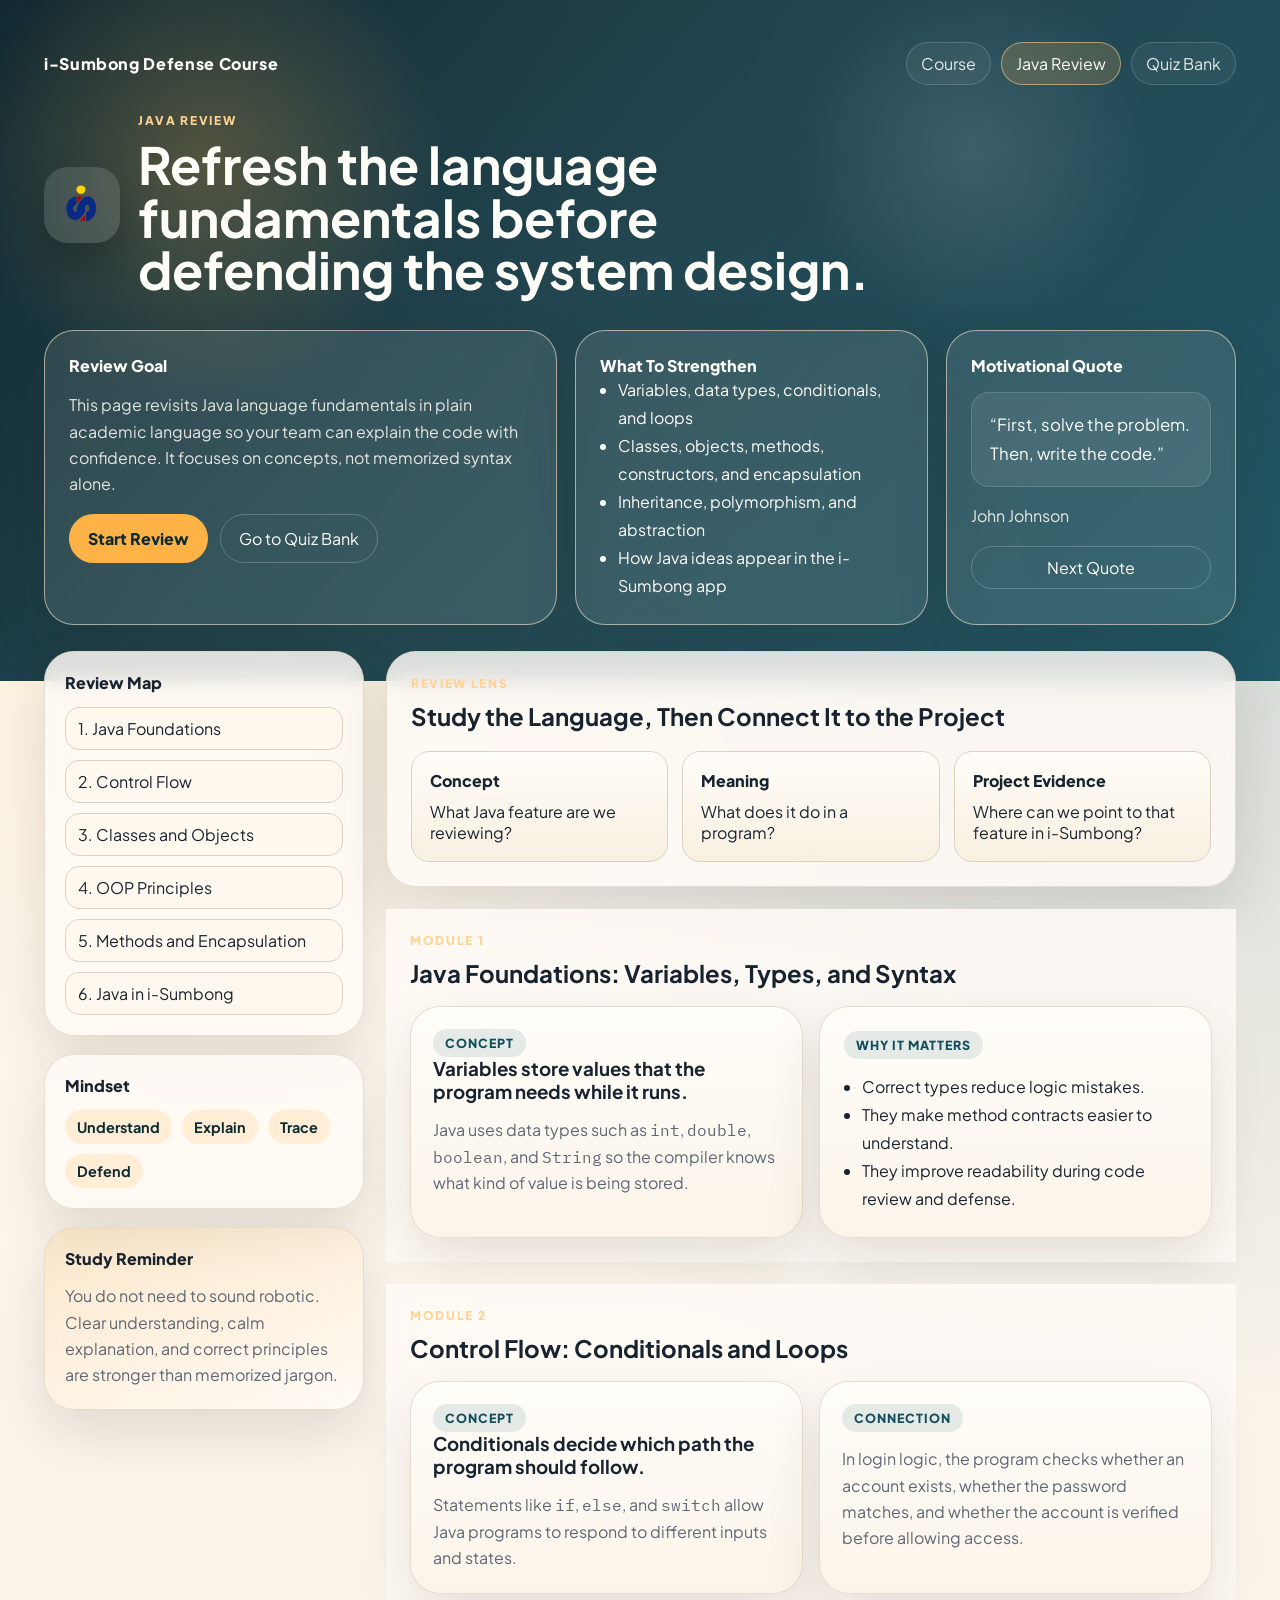
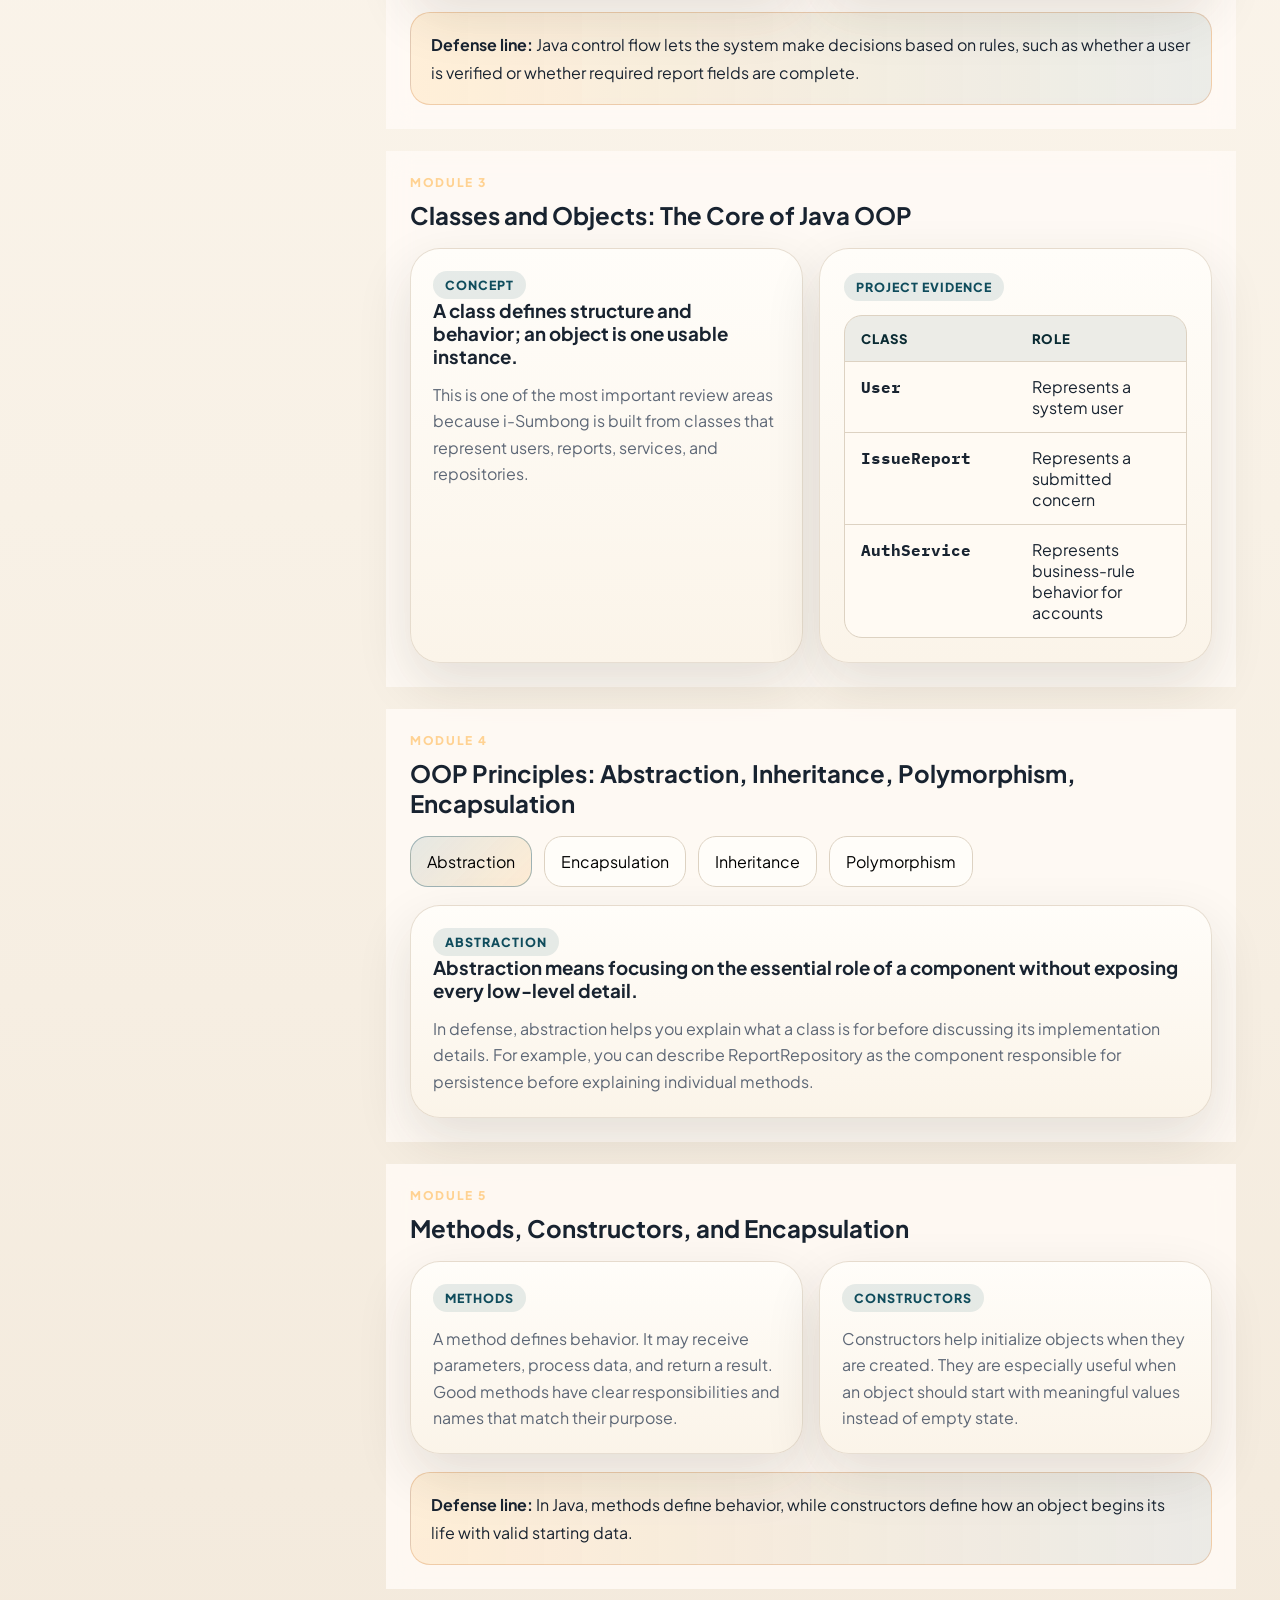
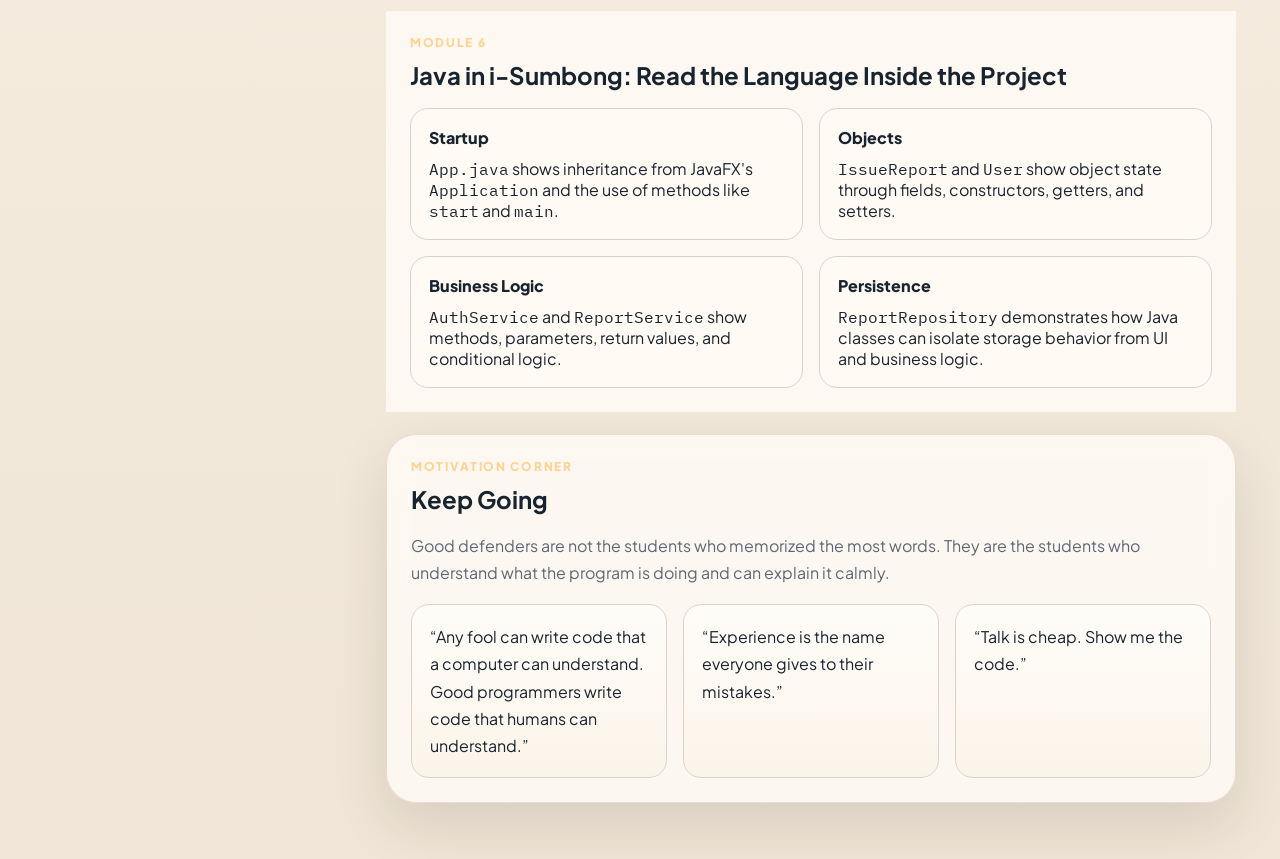
==== java-review.html @ fcad0973 "Add i-Sumbong course site and assets Introduce a new static learning site for the i-Sumbong Defense " ====
<!DOCTYPE html>
<html lang="en">
<head>
  <meta charset="UTF-8">
  <meta name="viewport" content="width=device-width, initial-scale=1.0">
  <title>Java Programming Review</title>
  <link rel="preconnect" href="https://fonts.googleapis.com">
  <link rel="preconnect" href="https://fonts.gstatic.com" crossorigin>
  <link href="https://fonts.googleapis.com/css2?family=Plus+Jakarta+Sans:wght@400;500;600;700;800&family=IBM+Plex+Mono:wght@400;500;600&display=swap" rel="stylesheet">
  <link rel="stylesheet" href="java-review.css">
</head>
<body>
  <div class="page-shell">
    <header class="hero">
      <div class="hero__mesh" aria-hidden="true"></div>
      <div class="hero__content">
        <nav class="top-nav" aria-label="Primary">
          <a class="top-nav__brand" href="index.html">i-Sumbong Defense Course</a>
          <div class="top-nav__links">
            <a class="top-nav__link" href="index.html">Course</a>
            <a class="top-nav__link is-active" href="java-review.html">Java Review</a>
            <a class="top-nav__link" href="quiz.html">Quiz Bank</a>
          </div>
        </nav>

        <div class="brand-row">
          <img class="brand-row__logo" src="logo.png" alt="i-Sumbong brand mark">
          <div>
            <p class="eyebrow">Java Review</p>
            <h1>Refresh the language fundamentals before defending the system design.</h1>
          </div>
        </div>

        <div class="hero__grid">
          <section class="hero-card hero-card--lead">
            <p class="hero-card__label">Review Goal</p>
            <p class="hero-card__copy">
              This page revisits Java language fundamentals in plain academic language so your team can
              explain the code with confidence. It focuses on concepts, not memorized syntax alone.
            </p>
            <div class="hero-actions">
              <a class="button button--primary" href="#review-modules">Start Review</a>
              <a class="button button--ghost" href="quiz.html">Go to Quiz Bank</a>
            </div>
          </section>

          <section class="hero-card">
            <p class="hero-card__label">What To Strengthen</p>
            <ul class="plain-list">
              <li>Variables, data types, conditionals, and loops</li>
              <li>Classes, objects, methods, constructors, and encapsulation</li>
              <li>Inheritance, polymorphism, and abstraction</li>
              <li>How Java ideas appear in the i-Sumbong app</li>
            </ul>
          </section>

          <section class="hero-card hero-card--quote">
            <p class="hero-card__label">Motivational Quote</p>
            <blockquote class="quote-box" id="quote-box">
              “First, solve the problem. Then, write the code.”
            </blockquote>
            <p class="hero-card__copy" id="quote-author">John Johnson</p>
            <button class="button button--ghost button--compact" id="next-quote" type="button">Next Quote</button>
          </section>
        </div>
      </div>
    </header>

    <div class="content-shell" id="review-modules">
      <aside class="sidebar">
        <div class="sidebar__panel">
          <p class="sidebar__title">Review Map</p>
          <nav class="checklist-nav">
            <a href="#module-1">1. Java Foundations</a>
            <a href="#module-2">2. Control Flow</a>
            <a href="#module-3">3. Classes and Objects</a>
            <a href="#module-4">4. OOP Principles</a>
            <a href="#module-5">5. Methods and Encapsulation</a>
            <a href="#module-6">6. Java in i-Sumbong</a>
          </nav>
        </div>

        <div class="sidebar__panel">
          <p class="sidebar__title">Mindset</p>
          <div class="stack-tags">
            <span>Understand</span>
            <span>Explain</span>
            <span>Trace</span>
            <span>Defend</span>
          </div>
        </div>

        <div class="sidebar__panel sidebar__panel--accent">
          <p class="sidebar__title">Study Reminder</p>
          <p class="sidebar__copy">
            You do not need to sound robotic. Clear understanding, calm explanation, and correct principles
            are stronger than memorized jargon.
          </p>
        </div>
      </aside>

      <main class="main-content">
        <section class="overview-card">
          <div>
            <p class="eyebrow">Review Lens</p>
            <h2>Study the Language, Then Connect It to the Project</h2>
          </div>
          <div class="architecture-grid">
            <article>
              <p class="architecture-grid__title">Concept</p>
              <p>What Java feature are we reviewing?</p>
            </article>
            <article>
              <p class="architecture-grid__title">Meaning</p>
              <p>What does it do in a program?</p>
            </article>
            <article>
              <p class="architecture-grid__title">Project Evidence</p>
              <p>Where can we point to that feature in i-Sumbong?</p>
            </article>
          </div>
        </section>

        <section class="module" id="module-1">
          <div class="module__header">
            <div>
              <p class="eyebrow">Module 1</p>
              <h2>Java Foundations: Variables, Types, and Syntax</h2>
            </div>
          </div>
          <div class="module__grid">
            <article class="lesson-card">
              <p class="lesson-tag">Concept</p>
              <h3>Variables store values that the program needs while it runs.</h3>
              <p class="plain-explain">
                Java uses data types such as <code>int</code>, <code>double</code>, <code>boolean</code>, and
                <code>String</code> so the compiler knows what kind of value is being stored.
              </p>
            </article>
            <article class="lesson-card lesson-card--case">
              <p class="lesson-tag">Why It Matters</p>
              <ul class="plain-list">
                <li>Correct types reduce logic mistakes.</li>
                <li>They make method contracts easier to understand.</li>
                <li>They improve readability during code review and defense.</li>
              </ul>
            </article>
          </div>
        </section>

        <section class="module" id="module-2">
          <div class="module__header">
            <div>
              <p class="eyebrow">Module 2</p>
              <h2>Control Flow: Conditionals and Loops</h2>
            </div>
          </div>
          <div class="module__grid">
            <article class="lesson-card">
              <p class="lesson-tag">Concept</p>
              <h3>Conditionals decide which path the program should follow.</h3>
              <p class="plain-explain">
                Statements like <code>if</code>, <code>else</code>, and <code>switch</code> allow Java programs
                to respond to different inputs and states.
              </p>
            </article>
            <article class="lesson-card">
              <p class="lesson-tag">Connection</p>
              <p class="plain-explain">
                In login logic, the program checks whether an account exists, whether the password matches,
                and whether the account is verified before allowing access.
              </p>
            </article>
          </div>
          <div class="memory-callout">
            <strong>Defense line:</strong> Java control flow lets the system make decisions based on rules, such as whether a user is verified or whether required report fields are complete.
          </div>
        </section>

        <section class="module" id="module-3">
          <div class="module__header">
            <div>
              <p class="eyebrow">Module 3</p>
              <h2>Classes and Objects: The Core of Java OOP</h2>
            </div>
          </div>
          <div class="module__grid">
            <article class="lesson-card">
              <p class="lesson-tag">Concept</p>
              <h3>A class defines structure and behavior; an object is one usable instance.</h3>
              <p class="plain-explain">
                This is one of the most important review areas because i-Sumbong is built from classes that
                represent users, reports, services, and repositories.
              </p>
            </article>
            <article class="lesson-card lesson-card--case">
              <p class="lesson-tag">Project Evidence</p>
              <div class="table-shell">
                <table class="course-table">
                  <thead>
                    <tr>
                      <th scope="col">Class</th>
                      <th scope="col">Role</th>
                    </tr>
                  </thead>
                  <tbody>
                    <tr>
                      <td><code>User</code></td>
                      <td>Represents a system user</td>
                    </tr>
                    <tr>
                      <td><code>IssueReport</code></td>
                      <td>Represents a submitted concern</td>
                    </tr>
                    <tr>
                      <td><code>AuthService</code></td>
                      <td>Represents business-rule behavior for accounts</td>
                    </tr>
                  </tbody>
                </table>
              </div>
            </article>
          </div>
        </section>

        <section class="module" id="module-4">
          <div class="module__header">
            <div>
              <p class="eyebrow">Module 4</p>
              <h2>OOP Principles: Abstraction, Inheritance, Polymorphism, Encapsulation</h2>
            </div>
          </div>
          <div class="topic-switcher" role="tablist" aria-label="OOP principle tabs">
            <button class="topic-button is-selected" data-topic="abstraction" type="button">Abstraction</button>
            <button class="topic-button" data-topic="encapsulation" type="button">Encapsulation</button>
            <button class="topic-button" data-topic="inheritance" type="button">Inheritance</button>
            <button class="topic-button" data-topic="polymorphism" type="button">Polymorphism</button>
          </div>
          <article class="lesson-card topic-output" id="topic-output">
            <p class="lesson-tag">Abstraction</p>
            <h3>Abstraction means focusing on the essential role of a component without exposing every low-level detail.</h3>
            <p class="plain-explain">
              In defense, abstraction helps you explain what a class is for before discussing its implementation details.
            </p>
          </article>
        </section>

        <section class="module" id="module-5">
          <div class="module__header">
            <div>
              <p class="eyebrow">Module 5</p>
              <h2>Methods, Constructors, and Encapsulation</h2>
            </div>
          </div>
          <div class="module__grid">
            <article class="lesson-card">
              <p class="lesson-tag">Methods</p>
              <p class="plain-explain">
                A method defines behavior. It may receive parameters, process data, and return a result.
                Good methods have clear responsibilities and names that match their purpose.
              </p>
            </article>
            <article class="lesson-card">
              <p class="lesson-tag">Constructors</p>
              <p class="plain-explain">
                Constructors help initialize objects when they are created. They are especially useful when an object
                should start with meaningful values instead of empty state.
              </p>
            </article>
          </div>
          <div class="memory-callout">
            <strong>Defense line:</strong> In Java, methods define behavior, while constructors define how an object begins its life with valid starting data.
          </div>
        </section>

        <section class="module" id="module-6">
          <div class="module__header">
            <div>
              <p class="eyebrow">Module 6</p>
              <h2>Java in i-Sumbong: Read the Language Inside the Project</h2>
            </div>
          </div>
          <div class="analysis-panel">
            <div>
              <p class="mini-title">Startup</p>
              <p><code>App.java</code> shows inheritance from JavaFX's <code>Application</code> and the use of methods like <code>start</code> and <code>main</code>.</p>
            </div>
            <div>
              <p class="mini-title">Objects</p>
              <p><code>IssueReport</code> and <code>User</code> show object state through fields, constructors, getters, and setters.</p>
            </div>
            <div>
              <p class="mini-title">Business Logic</p>
              <p><code>AuthService</code> and <code>ReportService</code> show methods, parameters, return values, and conditional logic.</p>
            </div>
            <div>
              <p class="mini-title">Persistence</p>
              <p><code>ReportRepository</code> demonstrates how Java classes can isolate storage behavior from UI and business logic.</p>
            </div>
          </div>
        </section>

        <section class="quote-section">
          <article class="quote-panel">
            <p class="eyebrow">Motivation Corner</p>
            <h2>Keep Going</h2>
            <p class="quote-panel__copy">
              Good defenders are not the students who memorized the most words. They are the students who understand what the program is doing and can explain it calmly.
            </p>
            <div class="quote-grid">
              <blockquote>“Any fool can write code that a computer can understand. Good programmers write code that humans can understand.”</blockquote>
              <blockquote>“Experience is the name everyone gives to their mistakes.”</blockquote>
              <blockquote>“Talk is cheap. Show me the code.”</blockquote>
            </div>
          </article>
        </section>
      </main>
    </div>
  </div>

  <script src="java-review.js"></script>
</body>
</html>
---- java-review.css ----
:root {
  --bg: #f7f2ea;
  --surface: rgba(255, 251, 246, 0.88);
  --surface-strong: #fffdf9;
  --text: #182330;
  --muted: #5d6776;
  --line: #ddd2c2;
  --primary: #0f4c5c;
  --primary-deep: #0a2b33;
  --accent: #ffb347;
  --accent-soft: rgba(255, 179, 71, 0.18);
  --success: #237a57;
  --danger: #b14b43;
  --shadow: 0 22px 55px rgba(40, 30, 17, 0.12);
  --radius-xl: 30px;
  --radius-lg: 22px;
  --radius-md: 16px;
}

*,
*::before,
*::after {
  box-sizing: border-box;
}

html {
  scroll-behavior: smooth;
}

body {
  margin: 0;
  font-family: "Plus Jakarta Sans", "Segoe UI", sans-serif;
  color: var(--text);
  background:
    radial-gradient(circle at top left, rgba(255, 179, 71, 0.2), transparent 26%),
    radial-gradient(circle at 90% 14%, rgba(15, 76, 92, 0.18), transparent 24%),
    linear-gradient(180deg, #fffaf3 0%, #f8f1e6 52%, #f0e5d6 100%);
}

h1,
h2,
h3,
h4,
p,
ul,
ol,
blockquote,
table {
  margin: 0;
}

img {
  display: block;
  max-width: 100%;
}

button,
a {
  font: inherit;
}

code {
  font-family: "IBM Plex Mono", Consolas, monospace;
}

.page-shell {
  min-height: 100vh;
}

.hero {
  position: relative;
  overflow: hidden;
  background: linear-gradient(135deg, rgba(13, 37, 45, 0.98), rgba(18, 76, 92, 0.92));
  color: #fffdf8;
}

.hero__mesh {
  position: absolute;
  inset: 0;
  background:
    radial-gradient(circle at 16% 24%, rgba(255, 179, 71, 0.25), transparent 20%),
    radial-gradient(circle at 76% 22%, rgba(255, 255, 255, 0.12), transparent 16%),
    linear-gradient(120deg, transparent 0%, rgba(255, 255, 255, 0.04) 48%, transparent 100%);
}

.hero__content {
  position: relative;
  max-width: 1240px;
  margin: 0 auto;
  padding: 42px 24px 56px;
}

.top-nav {
  display: flex;
  align-items: center;
  justify-content: space-between;
  gap: 18px;
  margin-bottom: 28px;
}

.top-nav__brand {
  color: #fffdf8;
  text-decoration: none;
  font-weight: 800;
  letter-spacing: 0.04em;
}

.top-nav__links {
  display: flex;
  flex-wrap: wrap;
  gap: 10px;
}

.top-nav__link {
  padding: 10px 14px;
  border-radius: 999px;
  border: 1px solid rgba(255, 255, 255, 0.16);
  color: rgba(255, 253, 248, 0.88);
  text-decoration: none;
  background: rgba(255, 255, 255, 0.05);
  transition: background 160ms ease, border-color 160ms ease, transform 160ms ease;
}

.top-nav__link:hover {
  transform: translateY(-2px);
  background: rgba(255, 255, 255, 0.1);
}

.top-nav__link.is-active {
  background: rgba(255, 179, 71, 0.18);
  border-color: rgba(255, 210, 146, 0.55);
  color: #fffdf8;
}

.brand-row {
  display: flex;
  align-items: center;
  gap: 18px;
}

.brand-row__logo {
  width: 76px;
  height: 76px;
  border-radius: 24px;
  background: rgba(255, 255, 255, 0.12);
  padding: 10px;
  box-shadow: 0 20px 38px rgba(0, 0, 0, 0.22);
}

.eyebrow {
  margin-bottom: 10px;
  color: #ffd292;
  text-transform: uppercase;
  letter-spacing: 0.14em;
  font-size: 0.75rem;
  font-weight: 800;
}

.hero h1,
.main-content h2,
.lesson-card h3 {
  margin: 0;
}

.hero h1 {
  max-width: 780px;
  font-size: clamp(2.2rem, 4vw, 4.3rem);
  line-height: 1.03;
}

.hero__grid {
  display: grid;
  grid-template-columns: 1.45fr 1fr 0.82fr;
  gap: 18px;
  margin-top: 34px;
}

.hero-card,
.overview-card,
.lesson-card,
.sidebar__panel,
.quote-panel {
  border: 1px solid rgba(221, 210, 194, 0.7);
  border-radius: var(--radius-xl);
  box-shadow: var(--shadow);
}

.hero-card {
  padding: 24px;
  background: rgba(255, 248, 239, 0.1);
  backdrop-filter: blur(10px);
}

.hero-card > * + * {
  margin-top: 16px;
}

.hero-card--quote {
  display: grid;
  align-content: start;
}

.hero-card__label,
.sidebar__title,
.mini-title,
.architecture-grid__title {
  font-weight: 800;
}

.hero-card__copy {
  color: rgba(255, 250, 244, 0.88);
  line-height: 1.65;
}

.quote-box {
  padding: 18px;
  border-radius: 18px;
  background: rgba(255, 255, 255, 0.08);
  border: 1px solid rgba(255, 255, 255, 0.14);
  font-size: 1.05rem;
  line-height: 1.7;
}

.hero-actions {
  display: flex;
  gap: 12px;
  flex-wrap: wrap;
}

.button {
  display: inline-flex;
  align-items: center;
  justify-content: center;
  padding: 13px 18px;
  border-radius: 999px;
  border: 1px solid transparent;
  cursor: pointer;
  text-decoration: none;
  transition: transform 160ms ease, background 160ms ease, color 160ms ease;
}

.button:hover,
.topic-button:hover {
  transform: translateY(-2px);
}

.button--primary {
  background: var(--accent);
  color: var(--primary-deep);
  font-weight: 800;
}

.button--ghost {
  background: transparent;
  border-color: rgba(255, 255, 255, 0.22);
  color: #fffdf8;
}

.button--compact {
  padding: 10px 14px;
}

.plain-list {
  margin: 0;
  padding-left: 18px;
  line-height: 1.75;
}

.content-shell {
  display: grid;
  grid-template-columns: 320px minmax(0, 1fr);
  gap: 22px;
  max-width: 1240px;
  margin: -30px auto 0;
  padding: 0 24px 56px;
}

.sidebar {
  position: sticky;
  top: 18px;
  align-self: start;
}

.sidebar__panel {
  padding: 20px;
  background: rgba(255, 251, 246, 0.85);
  backdrop-filter: blur(10px);
}

.sidebar__panel + .sidebar__panel {
  margin-top: 18px;
}

.sidebar__panel > * + * {
  margin-top: 14px;
}

.sidebar__panel--accent {
  background: linear-gradient(160deg, rgba(255, 179, 71, 0.2), rgba(255, 251, 246, 0.9));
}

.sidebar__copy {
  color: var(--muted);
  line-height: 1.65;
}

.checklist-nav {
  display: grid;
  gap: 10px;
}

.checklist-nav a {
  color: var(--text);
  text-decoration: none;
  padding: 10px 12px;
  border-radius: 14px;
  background: #fff8ef;
  border: 1px solid var(--line);
}

.checklist-nav a:hover {
  background: #fff2dc;
}

.stack-tags {
  display: flex;
  flex-wrap: wrap;
  gap: 10px;
}

.stack-tags span {
  padding: 8px 12px;
  border-radius: 999px;
  background: var(--accent-soft);
  color: var(--primary-deep);
  font-weight: 700;
  font-size: 0.9rem;
}

.main-content {
  display: grid;
  gap: 22px;
}

.overview-card,
.module,
.quote-panel {
  padding: 24px;
  background: rgba(255, 251, 246, 0.84);
  backdrop-filter: blur(12px);
}

.overview-card > * + *,
.module > * + *,
.quote-panel > * + * {
  margin-top: 18px;
}

.architecture-grid {
  display: grid;
  grid-template-columns: repeat(3, minmax(0, 1fr));
  gap: 14px;
  margin-top: 20px;
}

.architecture-grid article {
  padding: 18px;
  border-radius: 18px;
  background: linear-gradient(180deg, #fffdf9, #f8efe0);
  border: 1px solid var(--line);
}

.architecture-grid article > * + * {
  margin-top: 10px;
}

.module__header {
  display: flex;
  justify-content: space-between;
  gap: 18px;
  align-items: flex-start;
}

.module__grid {
  display: grid;
  grid-template-columns: repeat(2, minmax(0, 1fr));
  gap: 16px;
}

.lesson-card {
  padding: 22px;
  background: linear-gradient(180deg, #fffdf9, #fbf4e9);
}

.lesson-card > * + * {
  margin-top: 14px;
}

.lesson-card--case {
  padding: 24px;
}

.lesson-tag {
  display: inline-flex;
  padding: 6px 12px;
  border-radius: 999px;
  background: rgba(15, 76, 92, 0.1);
  color: var(--primary);
  font-size: 0.78rem;
  font-weight: 800;
  letter-spacing: 0.08em;
  text-transform: uppercase;
}

.plain-explain {
  color: var(--muted);
  line-height: 1.65;
}

.memory-callout {
  padding: 18px 20px;
  border-radius: 20px;
  background: linear-gradient(90deg, rgba(255, 179, 71, 0.16), rgba(15, 76, 92, 0.08));
  border: 1px solid rgba(201, 107, 34, 0.26);
  line-height: 1.7;
}

.table-shell {
  overflow-x: auto;
  border: 1px solid var(--line);
  border-radius: 18px;
  background: #fffaf3;
}

.course-table {
  width: 100%;
  border-collapse: collapse;
  table-layout: fixed;
}

.course-table th,
.course-table td {
  padding: 14px 16px;
  text-align: left;
  vertical-align: top;
  border-bottom: 1px solid var(--line);
}

.course-table th {
  background: rgba(15, 76, 92, 0.08);
  color: var(--primary-deep);
  font-size: 0.82rem;
  font-weight: 800;
  letter-spacing: 0.06em;
  text-transform: uppercase;
}

.course-table tbody tr:last-child td {
  border-bottom: 0;
}

.course-table td:first-child {
  width: 38%;
  font-weight: 700;
}

.topic-switcher {
  display: flex;
  flex-wrap: wrap;
  gap: 12px;
}

.topic-button {
  padding: 14px 16px;
  border-radius: 18px;
  border: 1px solid var(--line);
  background: #fffdf9;
  cursor: pointer;
  transition: transform 160ms ease, background 160ms ease, border-color 160ms ease;
}

.topic-button.is-selected {
  background: linear-gradient(135deg, rgba(15, 76, 92, 0.1), rgba(255, 179, 71, 0.18));
  border-color: rgba(15, 76, 92, 0.35);
}

.analysis-panel {
  display: grid;
  grid-template-columns: repeat(2, minmax(0, 1fr));
  gap: 16px;
}

.analysis-panel > div {
  padding: 18px;
  border-radius: 18px;
  background: #fffaf3;
  border: 1px solid var(--line);
}

.analysis-panel > div > * + * {
  margin-top: 10px;
}

.quote-grid {
  display: grid;
  grid-template-columns: repeat(3, minmax(0, 1fr));
  gap: 16px;
}

.quote-grid blockquote {
  padding: 18px;
  border-radius: 18px;
  background: linear-gradient(180deg, #fffdf9, #fbf4e9);
  border: 1px solid var(--line);
  line-height: 1.7;
}

.quote-panel__copy {
  color: var(--muted);
  line-height: 1.7;
}

@media (max-width: 1080px) {
  .hero__grid,
  .content-shell,
  .architecture-grid,
  .module__grid,
  .analysis-panel,
  .quote-grid {
    grid-template-columns: 1fr;
  }

  .sidebar {
    position: static;
  }
}

@media (max-width: 720px) {
  .hero__content,
  .content-shell {
    padding-left: 16px;
    padding-right: 16px;
  }

  .top-nav,
  .hero-actions,
  .brand-row {
    flex-direction: column;
    align-items: flex-start;
  }

  .course-table {
    table-layout: auto;
  }
}
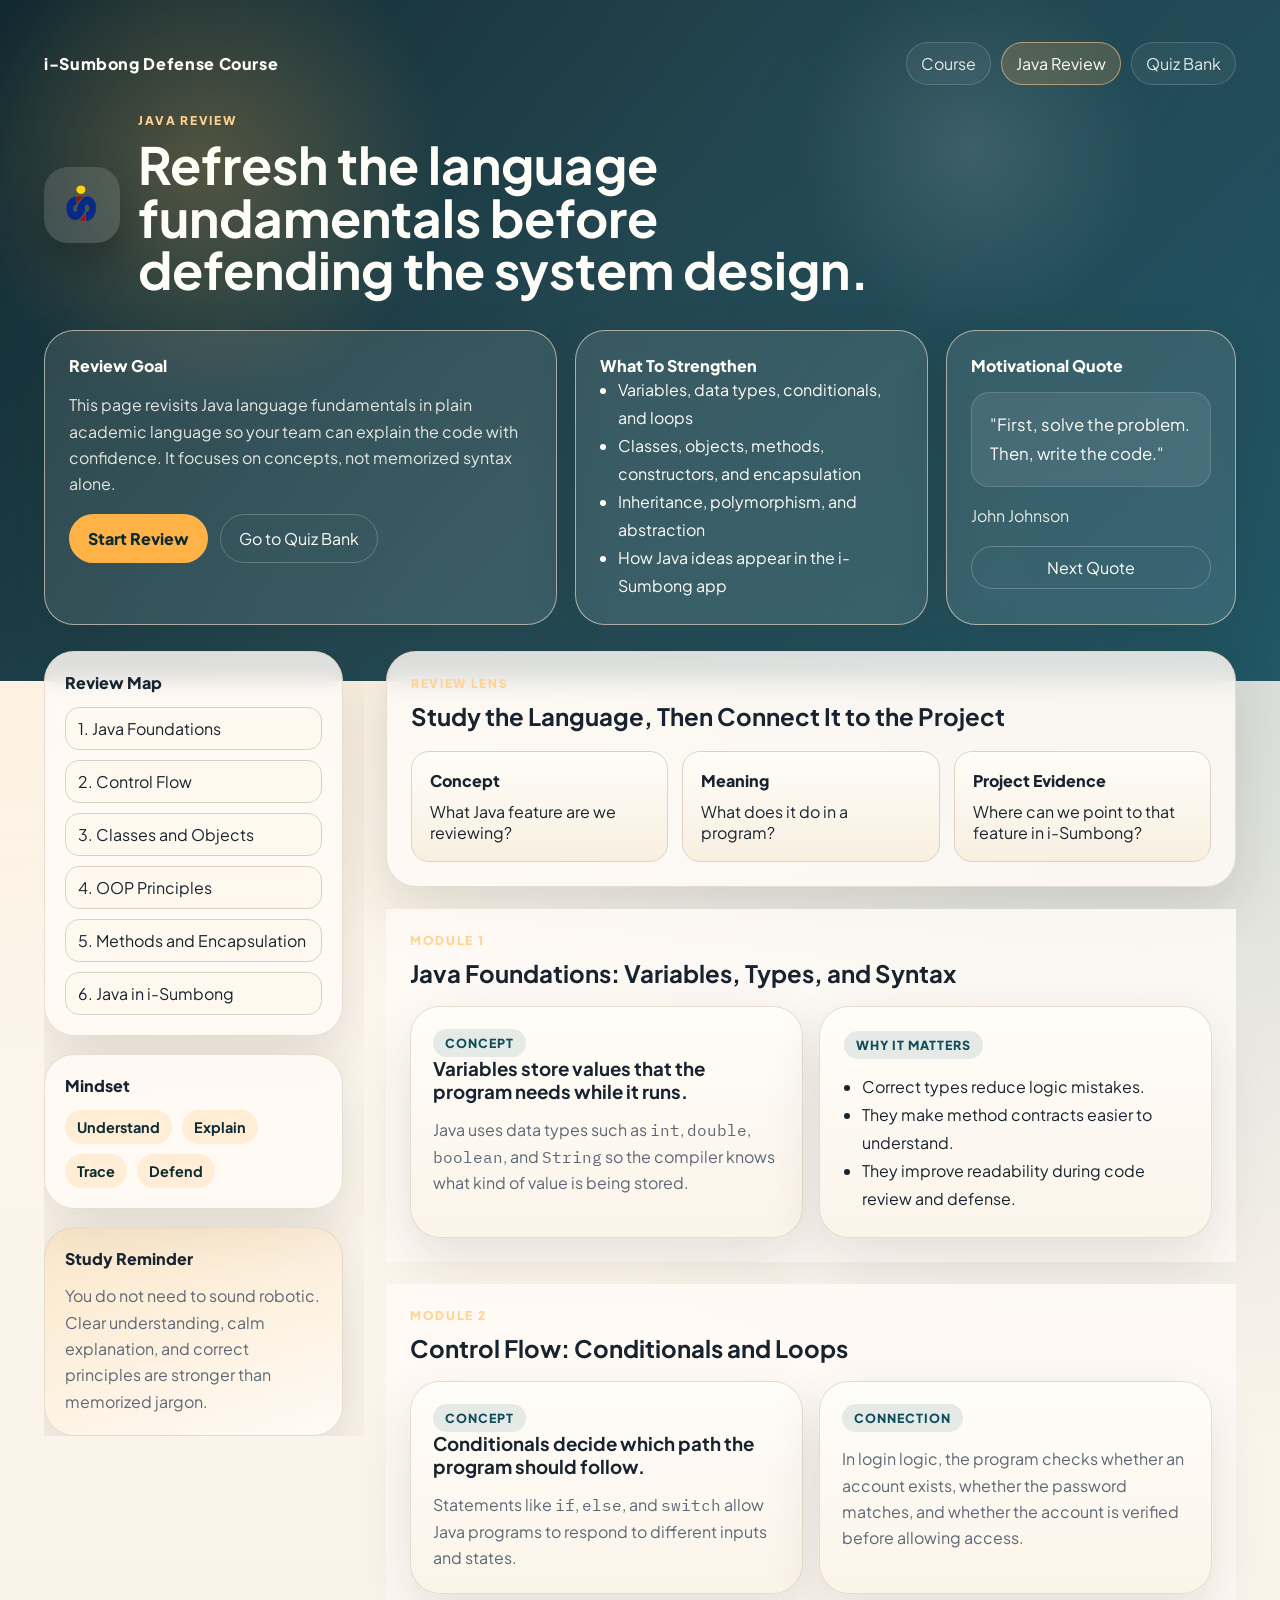
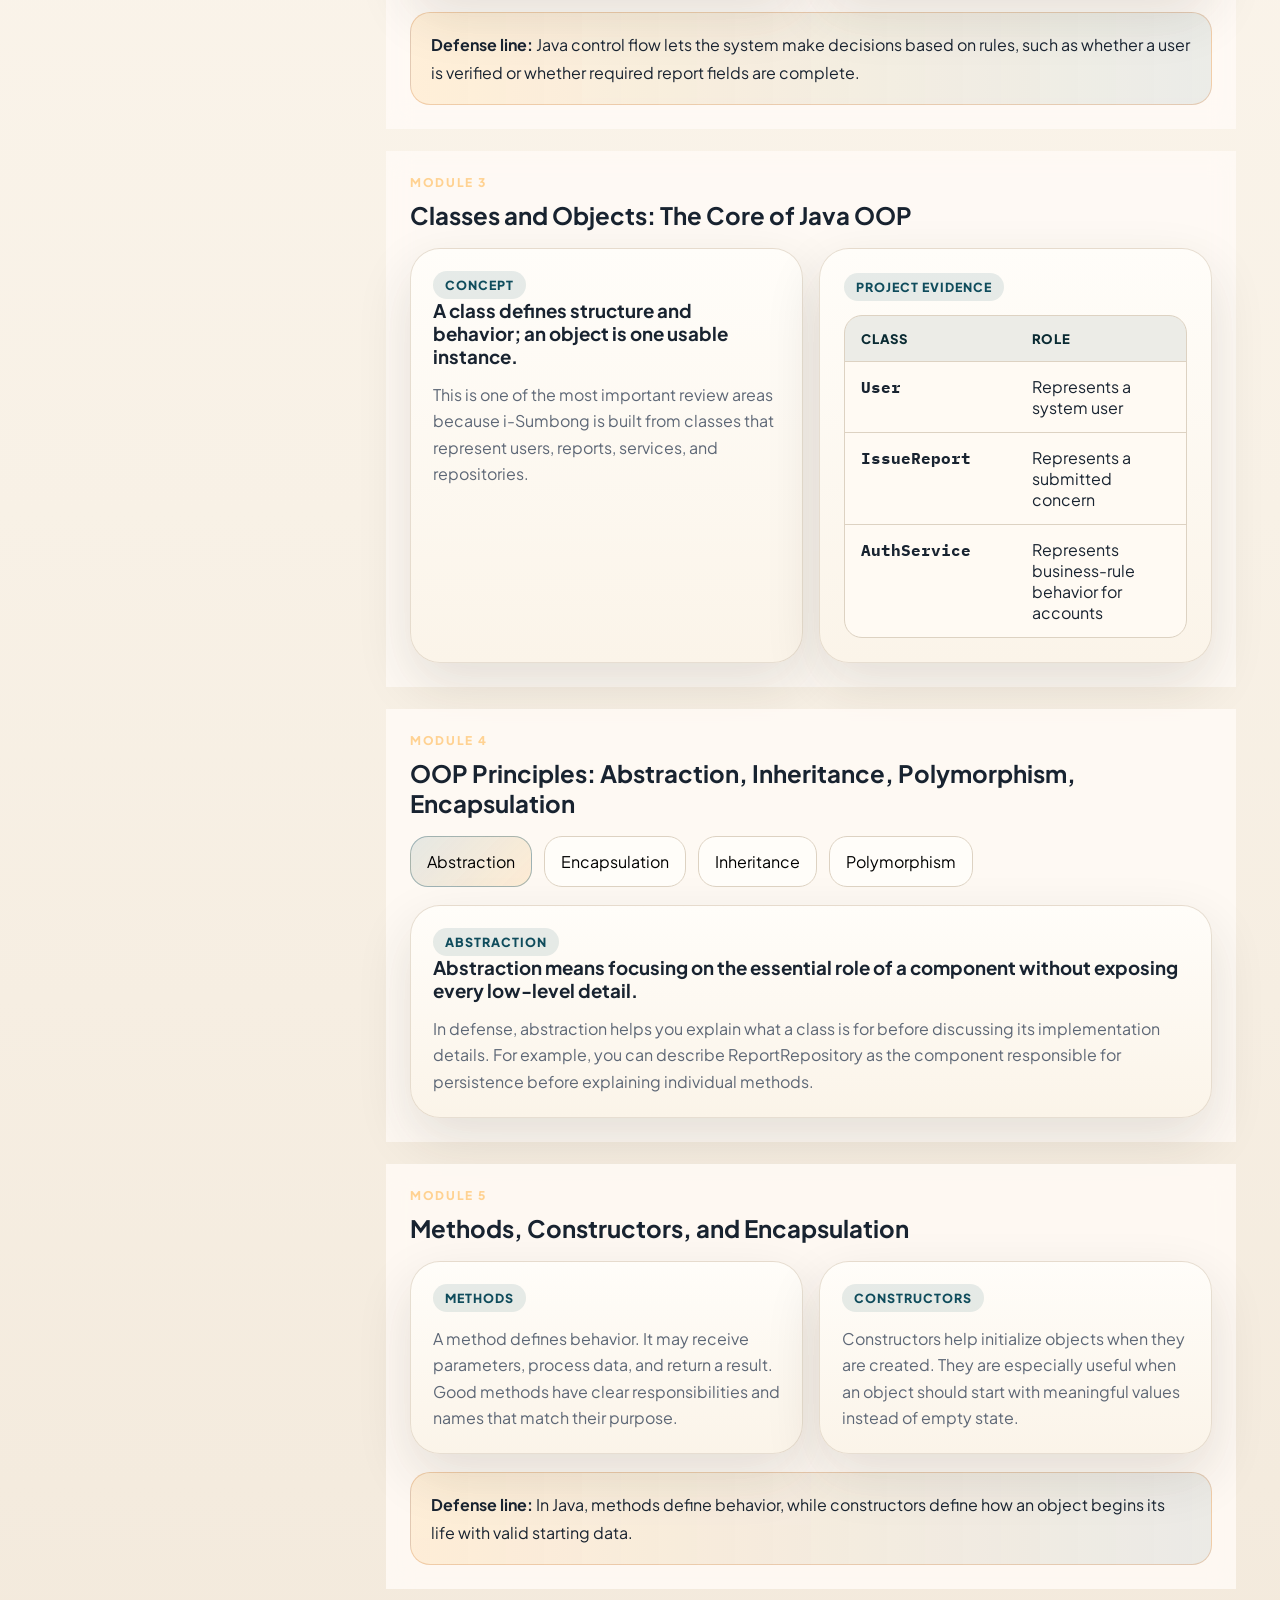
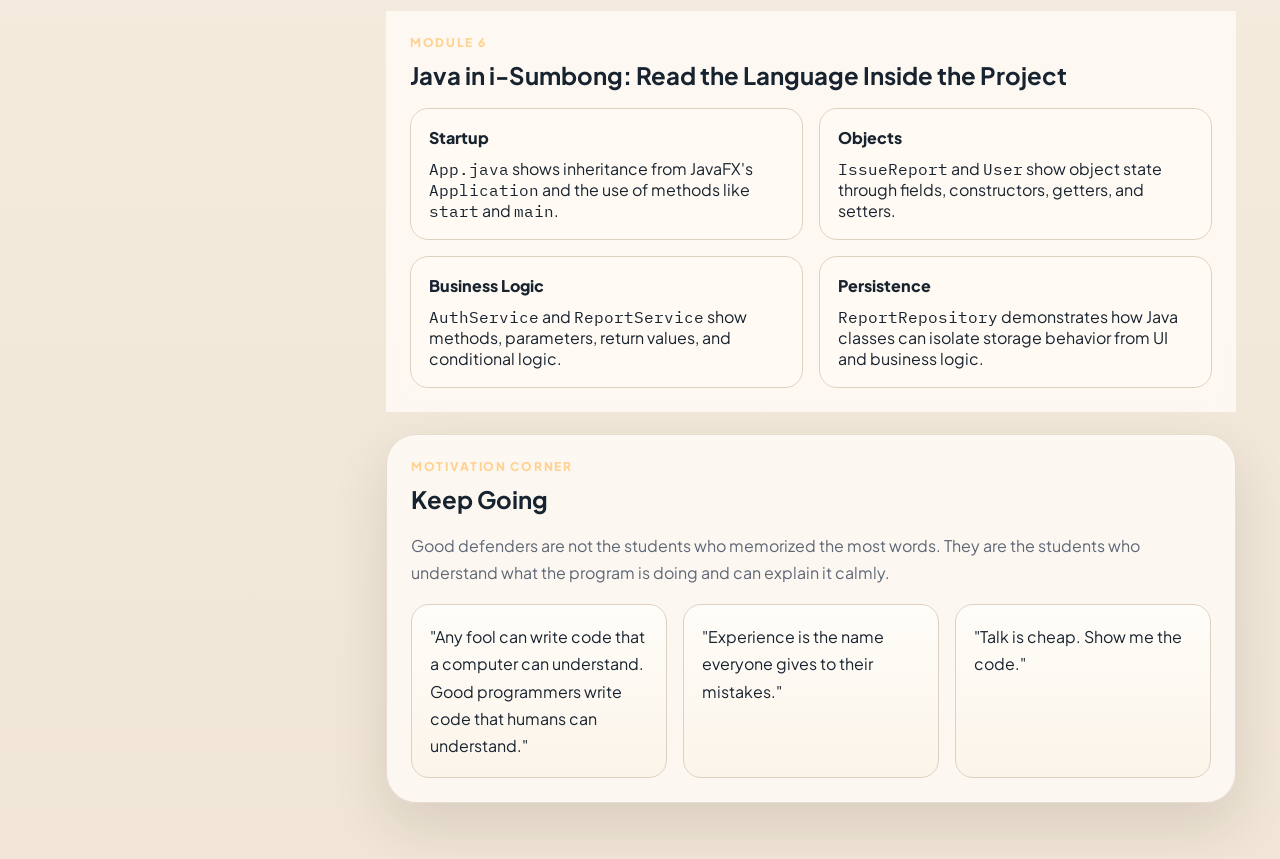
==== commit d4c69a6a: "Continue tomorrow April 14" ====
--- a/java-review.html
+++ b/java-review.html
@@ -57,7 +57,7 @@
           <section class="hero-card hero-card--quote">
             <p class="hero-card__label">Motivational Quote</p>
             <blockquote class="quote-box" id="quote-box">
-              “First, solve the problem. Then, write the code.”
+              "First, solve the problem. Then, write the code."
             </blockquote>
             <p class="hero-card__copy" id="quote-author">John Johnson</p>
             <button class="button button--ghost button--compact" id="next-quote" type="button">Next Quote</button>
@@ -308,9 +308,9 @@
               Good defenders are not the students who memorized the most words. They are the students who understand what the program is doing and can explain it calmly.
             </p>
             <div class="quote-grid">
-              <blockquote>“Any fool can write code that a computer can understand. Good programmers write code that humans can understand.”</blockquote>
-              <blockquote>“Experience is the name everyone gives to their mistakes.”</blockquote>
-              <blockquote>“Talk is cheap. Show me the code.”</blockquote>
+              <blockquote>"Any fool can write code that a computer can understand. Good programmers write code that humans can understand."</blockquote>
+              <blockquote>"Experience is the name everyone gives to their mistakes."</blockquote>
+              <blockquote>"Talk is cheap. Show me the code."</blockquote>
             </div>
           </article>
         </section>
--- a/java-review.css
+++ b/java-review.css
@@ -279,6 +279,10 @@
   position: sticky;
   top: 18px;
   align-self: start;
+  max-height: calc(100vh - 36px);
+  overflow-y: auto;
+  padding-right: 6px;
+  scrollbar-gutter: stable;
 }
 
 .sidebar__panel {
@@ -316,6 +320,7 @@
   border-radius: 14px;
   background: #fff8ef;
   border: 1px solid var(--line);
+  overflow-wrap: anywhere;
 }
 
 .checklist-nav a:hover {
@@ -335,6 +340,7 @@
   color: var(--primary-deep);
   font-weight: 700;
   font-size: 0.9rem;
+  overflow-wrap: anywhere;
 }
 
 .main-content {
@@ -532,6 +538,9 @@
 
   .sidebar {
     position: static;
+    max-height: none;
+    overflow: visible;
+    padding-right: 0;
   }
 }
 
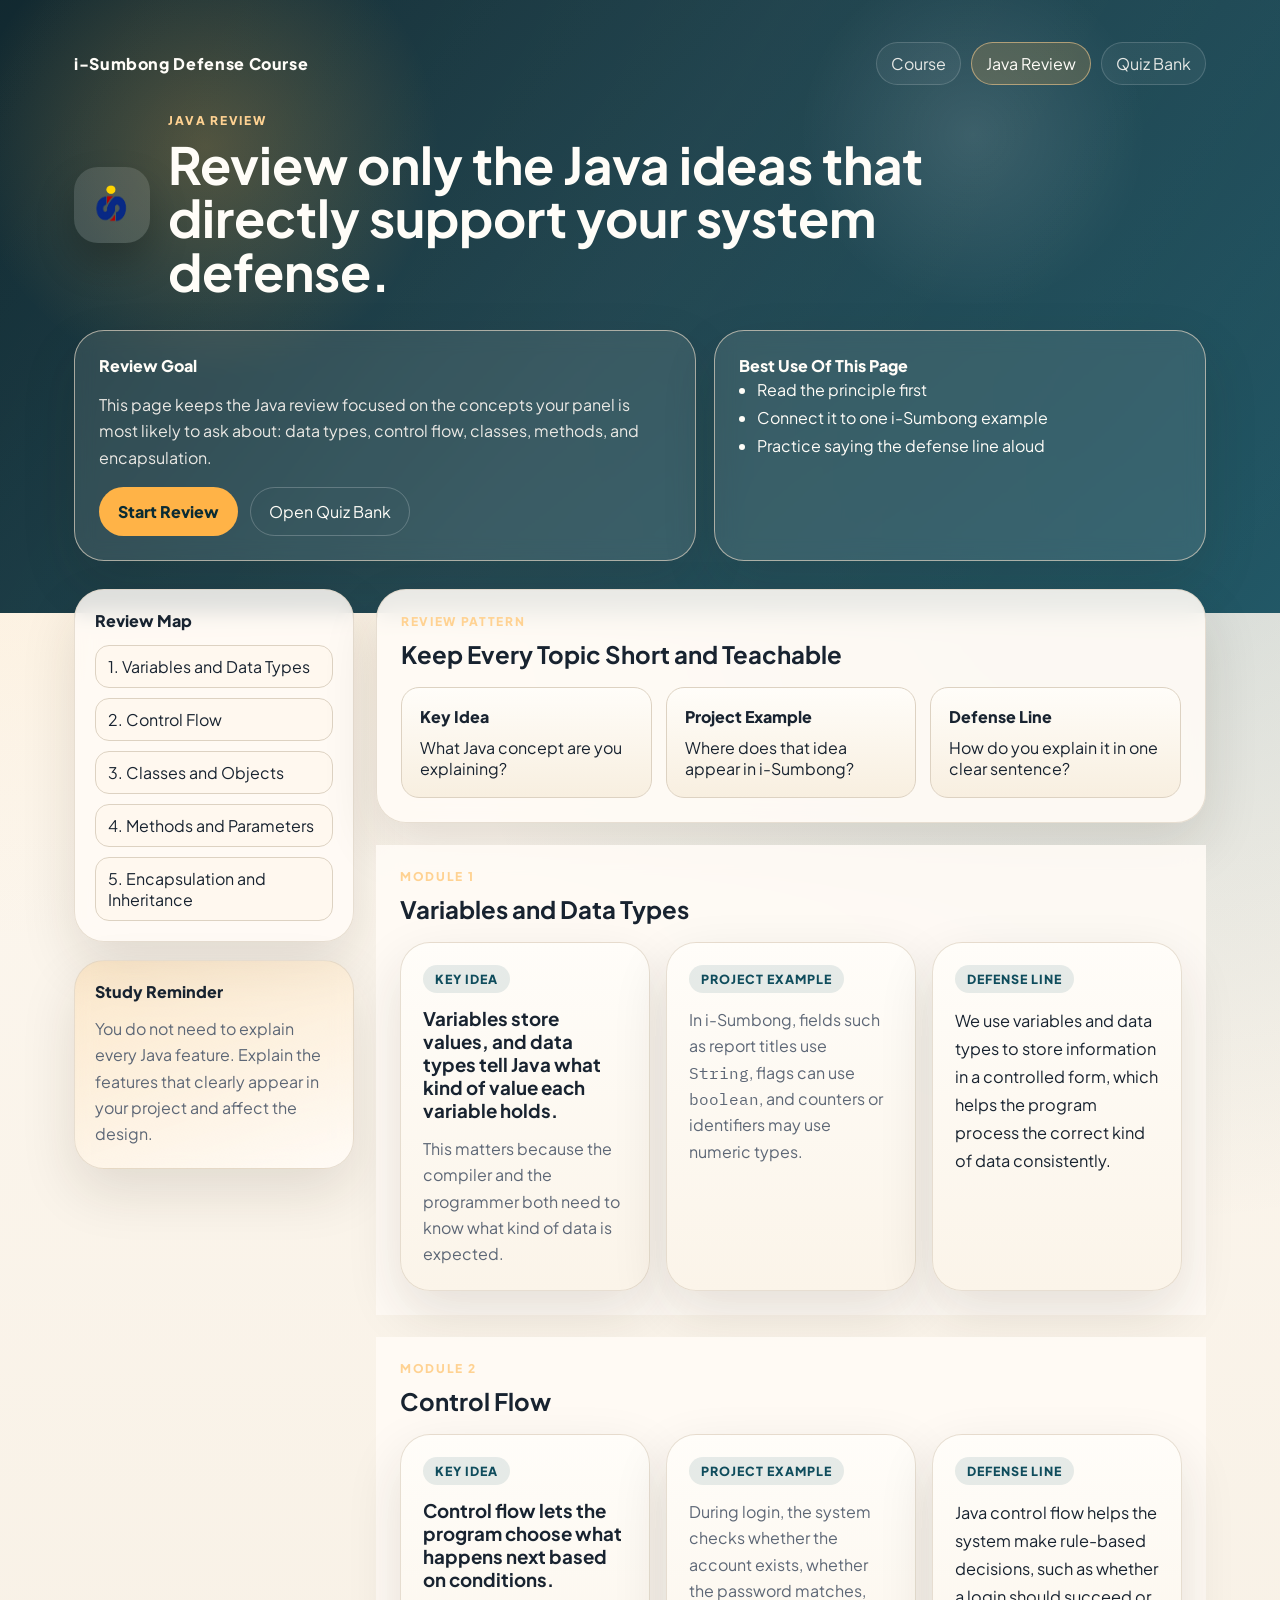
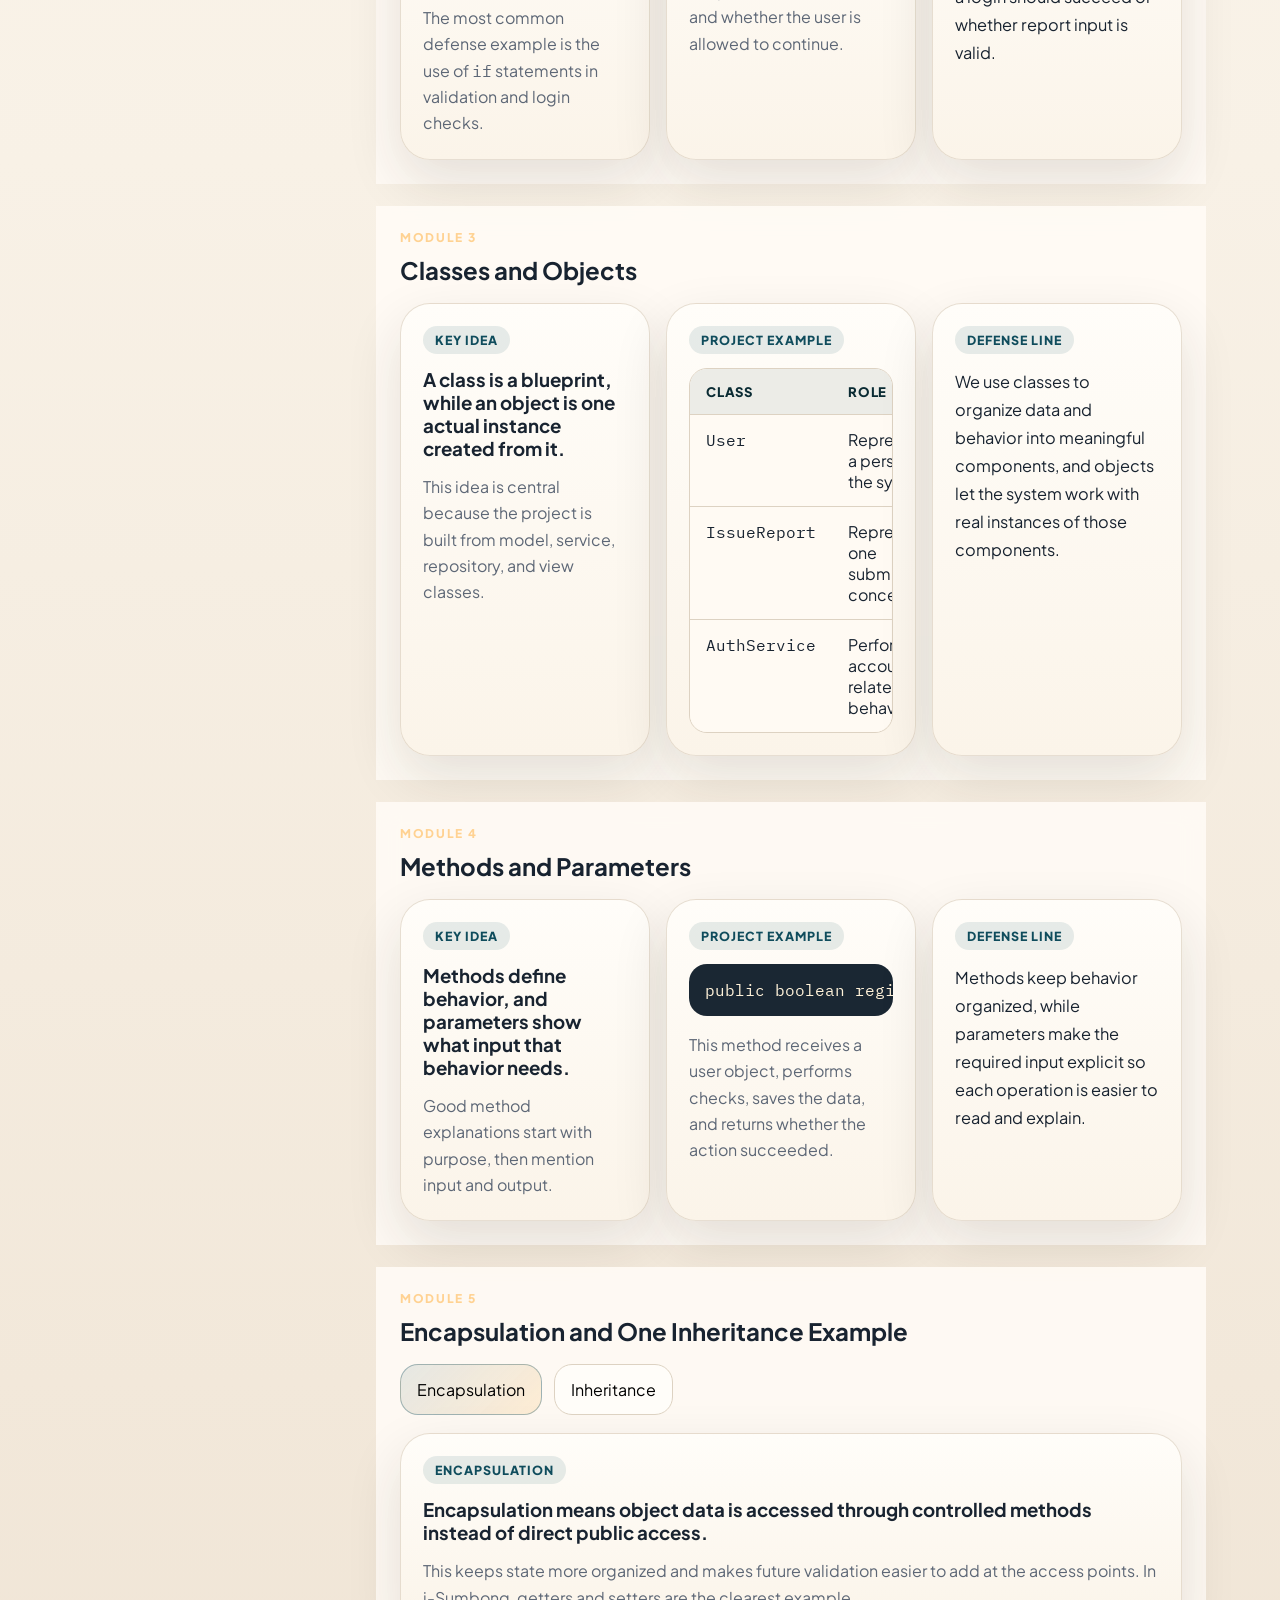
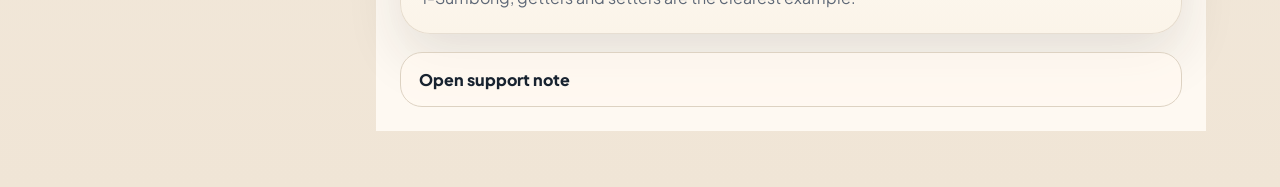
==== commit 80230211: "Refine course & Java-review content and styles Clarify and condense course copy, reorganize module l" ====
--- a/java-review.html
+++ b/java-review.html
@@ -27,40 +27,30 @@
           <img class="brand-row__logo" src="logo.png" alt="i-Sumbong brand mark">
           <div>
             <p class="eyebrow">Java Review</p>
-            <h1>Refresh the language fundamentals before defending the system design.</h1>
-          </div>
-        </div>
-
-        <div class="hero__grid">
+            <h1>Review only the Java ideas that directly support your system defense.</h1>
+          </div>
+        </div>
+
+        <div class="hero__grid hero__grid--review">
           <section class="hero-card hero-card--lead">
             <p class="hero-card__label">Review Goal</p>
             <p class="hero-card__copy">
-              This page revisits Java language fundamentals in plain academic language so your team can
-              explain the code with confidence. It focuses on concepts, not memorized syntax alone.
+              This page keeps the Java review focused on the concepts your panel is most likely to ask about:
+              data types, control flow, classes, methods, and encapsulation.
             </p>
             <div class="hero-actions">
               <a class="button button--primary" href="#review-modules">Start Review</a>
-              <a class="button button--ghost" href="quiz.html">Go to Quiz Bank</a>
+              <a class="button button--ghost" href="quiz.html">Open Quiz Bank</a>
             </div>
           </section>
 
           <section class="hero-card">
-            <p class="hero-card__label">What To Strengthen</p>
+            <p class="hero-card__label">Best Use Of This Page</p>
             <ul class="plain-list">
-              <li>Variables, data types, conditionals, and loops</li>
-              <li>Classes, objects, methods, constructors, and encapsulation</li>
-              <li>Inheritance, polymorphism, and abstraction</li>
-              <li>How Java ideas appear in the i-Sumbong app</li>
+              <li>Read the principle first</li>
+              <li>Connect it to one i-Sumbong example</li>
+              <li>Practice saying the defense line aloud</li>
             </ul>
-          </section>
-
-          <section class="hero-card hero-card--quote">
-            <p class="hero-card__label">Motivational Quote</p>
-            <blockquote class="quote-box" id="quote-box">
-              "First, solve the problem. Then, write the code."
-            </blockquote>
-            <p class="hero-card__copy" id="quote-author">John Johnson</p>
-            <button class="button button--ghost button--compact" id="next-quote" type="button">Next Quote</button>
           </section>
         </div>
       </div>
@@ -71,30 +61,19 @@
         <div class="sidebar__panel">
           <p class="sidebar__title">Review Map</p>
           <nav class="checklist-nav">
-            <a href="#module-1">1. Java Foundations</a>
+            <a href="#module-1">1. Variables and Data Types</a>
             <a href="#module-2">2. Control Flow</a>
             <a href="#module-3">3. Classes and Objects</a>
-            <a href="#module-4">4. OOP Principles</a>
-            <a href="#module-5">5. Methods and Encapsulation</a>
-            <a href="#module-6">6. Java in i-Sumbong</a>
+            <a href="#module-4">4. Methods and Parameters</a>
+            <a href="#module-5">5. Encapsulation and Inheritance</a>
           </nav>
-        </div>
-
-        <div class="sidebar__panel">
-          <p class="sidebar__title">Mindset</p>
-          <div class="stack-tags">
-            <span>Understand</span>
-            <span>Explain</span>
-            <span>Trace</span>
-            <span>Defend</span>
-          </div>
         </div>
 
         <div class="sidebar__panel sidebar__panel--accent">
           <p class="sidebar__title">Study Reminder</p>
           <p class="sidebar__copy">
-            You do not need to sound robotic. Clear understanding, calm explanation, and correct principles
-            are stronger than memorized jargon.
+            You do not need to explain every Java feature. Explain the features that clearly appear in your
+            project and affect the design.
           </p>
         </div>
       </aside>
@@ -102,21 +81,21 @@
       <main class="main-content">
         <section class="overview-card">
           <div>
-            <p class="eyebrow">Review Lens</p>
-            <h2>Study the Language, Then Connect It to the Project</h2>
-          </div>
-          <div class="architecture-grid">
+            <p class="eyebrow">Review Pattern</p>
+            <h2>Keep Every Topic Short and Teachable</h2>
+          </div>
+          <div class="architecture-grid architecture-grid--compact">
             <article>
-              <p class="architecture-grid__title">Concept</p>
-              <p>What Java feature are we reviewing?</p>
+              <p class="architecture-grid__title">Key Idea</p>
+              <p>What Java concept are you explaining?</p>
             </article>
             <article>
-              <p class="architecture-grid__title">Meaning</p>
-              <p>What does it do in a program?</p>
+              <p class="architecture-grid__title">Project Example</p>
+              <p>Where does that idea appear in i-Sumbong?</p>
             </article>
             <article>
-              <p class="architecture-grid__title">Project Evidence</p>
-              <p>Where can we point to that feature in i-Sumbong?</p>
+              <p class="architecture-grid__title">Defense Line</p>
+              <p>How do you explain it in one clear sentence?</p>
             </article>
           </div>
         </section>
@@ -125,76 +104,91 @@
           <div class="module__header">
             <div>
               <p class="eyebrow">Module 1</p>
-              <h2>Java Foundations: Variables, Types, and Syntax</h2>
-            </div>
-          </div>
-          <div class="module__grid">
-            <article class="lesson-card">
-              <p class="lesson-tag">Concept</p>
-              <h3>Variables store values that the program needs while it runs.</h3>
-              <p class="plain-explain">
-                Java uses data types such as <code>int</code>, <code>double</code>, <code>boolean</code>, and
-                <code>String</code> so the compiler knows what kind of value is being stored.
-              </p>
-            </article>
+              <h2>Variables and Data Types</h2>
+            </div>
+          </div>
+
+          <div class="teaching-grid">
+            <article class="lesson-card">
+              <p class="lesson-tag">Key Idea</p>
+              <h3>Variables store values, and data types tell Java what kind of value each variable holds.</h3>
+              <p class="plain-explain">
+                This matters because the compiler and the programmer both need to know what kind of data is expected.
+              </p>
+            </article>
+
+            <article class="lesson-card">
+              <p class="lesson-tag">Project Example</p>
+              <p class="plain-explain">
+                In i-Sumbong, fields such as report titles use <code>String</code>, flags can use
+                <code>boolean</code>, and counters or identifiers may use numeric types.
+              </p>
+            </article>
+
+            <article class="lesson-card">
+              <p class="lesson-tag">Defense Line</p>
+              <p class="defense-answer">
+                We use variables and data types to store information in a controlled form, which helps the
+                program process the correct kind of data consistently.
+              </p>
+            </article>
+          </div>
+        </section>
+
+        <section class="module" id="module-2">
+          <div class="module__header">
+            <div>
+              <p class="eyebrow">Module 2</p>
+              <h2>Control Flow</h2>
+            </div>
+          </div>
+
+          <div class="teaching-grid">
+            <article class="lesson-card">
+              <p class="lesson-tag">Key Idea</p>
+              <h3>Control flow lets the program choose what happens next based on conditions.</h3>
+              <p class="plain-explain">
+                The most common defense example is the use of <code>if</code> statements in validation and login checks.
+              </p>
+            </article>
+
+            <article class="lesson-card">
+              <p class="lesson-tag">Project Example</p>
+              <p class="plain-explain">
+                During login, the system checks whether the account exists, whether the password matches,
+                and whether the user is allowed to continue.
+              </p>
+            </article>
+
+            <article class="lesson-card">
+              <p class="lesson-tag">Defense Line</p>
+              <p class="defense-answer">
+                Java control flow helps the system make rule-based decisions, such as whether a login should
+                succeed or whether report input is valid.
+              </p>
+            </article>
+          </div>
+        </section>
+
+        <section class="module" id="module-3">
+          <div class="module__header">
+            <div>
+              <p class="eyebrow">Module 3</p>
+              <h2>Classes and Objects</h2>
+            </div>
+          </div>
+
+          <div class="teaching-grid">
+            <article class="lesson-card">
+              <p class="lesson-tag">Key Idea</p>
+              <h3>A class is a blueprint, while an object is one actual instance created from it.</h3>
+              <p class="plain-explain">
+                This idea is central because the project is built from model, service, repository, and view classes.
+              </p>
+            </article>
+
             <article class="lesson-card lesson-card--case">
-              <p class="lesson-tag">Why It Matters</p>
-              <ul class="plain-list">
-                <li>Correct types reduce logic mistakes.</li>
-                <li>They make method contracts easier to understand.</li>
-                <li>They improve readability during code review and defense.</li>
-              </ul>
-            </article>
-          </div>
-        </section>
-
-        <section class="module" id="module-2">
-          <div class="module__header">
-            <div>
-              <p class="eyebrow">Module 2</p>
-              <h2>Control Flow: Conditionals and Loops</h2>
-            </div>
-          </div>
-          <div class="module__grid">
-            <article class="lesson-card">
-              <p class="lesson-tag">Concept</p>
-              <h3>Conditionals decide which path the program should follow.</h3>
-              <p class="plain-explain">
-                Statements like <code>if</code>, <code>else</code>, and <code>switch</code> allow Java programs
-                to respond to different inputs and states.
-              </p>
-            </article>
-            <article class="lesson-card">
-              <p class="lesson-tag">Connection</p>
-              <p class="plain-explain">
-                In login logic, the program checks whether an account exists, whether the password matches,
-                and whether the account is verified before allowing access.
-              </p>
-            </article>
-          </div>
-          <div class="memory-callout">
-            <strong>Defense line:</strong> Java control flow lets the system make decisions based on rules, such as whether a user is verified or whether required report fields are complete.
-          </div>
-        </section>
-
-        <section class="module" id="module-3">
-          <div class="module__header">
-            <div>
-              <p class="eyebrow">Module 3</p>
-              <h2>Classes and Objects: The Core of Java OOP</h2>
-            </div>
-          </div>
-          <div class="module__grid">
-            <article class="lesson-card">
-              <p class="lesson-tag">Concept</p>
-              <h3>A class defines structure and behavior; an object is one usable instance.</h3>
-              <p class="plain-explain">
-                This is one of the most important review areas because i-Sumbong is built from classes that
-                represent users, reports, services, and repositories.
-              </p>
-            </article>
-            <article class="lesson-card lesson-card--case">
-              <p class="lesson-tag">Project Evidence</p>
+              <p class="lesson-tag">Project Example</p>
               <div class="table-shell">
                 <table class="course-table">
                   <thead>
@@ -206,20 +200,28 @@
                   <tbody>
                     <tr>
                       <td><code>User</code></td>
-                      <td>Represents a system user</td>
+                      <td>Represents a person in the system</td>
                     </tr>
                     <tr>
                       <td><code>IssueReport</code></td>
-                      <td>Represents a submitted concern</td>
+                      <td>Represents one submitted concern</td>
                     </tr>
                     <tr>
                       <td><code>AuthService</code></td>
-                      <td>Represents business-rule behavior for accounts</td>
+                      <td>Performs account-related behavior</td>
                     </tr>
                   </tbody>
                 </table>
               </div>
             </article>
+
+            <article class="lesson-card">
+              <p class="lesson-tag">Defense Line</p>
+              <p class="defense-answer">
+                We use classes to organize data and behavior into meaningful components, and objects let the
+                system work with real instances of those components.
+              </p>
+            </article>
           </div>
         </section>
 
@@ -227,92 +229,65 @@
           <div class="module__header">
             <div>
               <p class="eyebrow">Module 4</p>
-              <h2>OOP Principles: Abstraction, Inheritance, Polymorphism, Encapsulation</h2>
-            </div>
-          </div>
-          <div class="topic-switcher" role="tablist" aria-label="OOP principle tabs">
-            <button class="topic-button is-selected" data-topic="abstraction" type="button">Abstraction</button>
-            <button class="topic-button" data-topic="encapsulation" type="button">Encapsulation</button>
+              <h2>Methods and Parameters</h2>
+            </div>
+          </div>
+
+          <div class="teaching-grid">
+            <article class="lesson-card">
+              <p class="lesson-tag">Key Idea</p>
+              <h3>Methods define behavior, and parameters show what input that behavior needs.</h3>
+              <p class="plain-explain">
+                Good method explanations start with purpose, then mention input and output.
+              </p>
+            </article>
+
+            <article class="lesson-card lesson-card--case">
+              <p class="lesson-tag">Project Example</p>
+              <pre><code>public boolean registerResident(User user)</code></pre>
+              <p class="plain-explain">
+                This method receives a user object, performs checks, saves the data, and returns whether the action succeeded.
+              </p>
+            </article>
+
+            <article class="lesson-card">
+              <p class="lesson-tag">Defense Line</p>
+              <p class="defense-answer">
+                Methods keep behavior organized, while parameters make the required input explicit so each
+                operation is easier to read and explain.
+              </p>
+            </article>
+          </div>
+        </section>
+
+        <section class="module" id="module-5">
+          <div class="module__header">
+            <div>
+              <p class="eyebrow">Module 5</p>
+              <h2>Encapsulation and One Inheritance Example</h2>
+            </div>
+          </div>
+
+          <div class="topic-switcher" role="tablist" aria-label="Java concept tabs">
+            <button class="topic-button is-selected" data-topic="encapsulation" type="button">Encapsulation</button>
             <button class="topic-button" data-topic="inheritance" type="button">Inheritance</button>
-            <button class="topic-button" data-topic="polymorphism" type="button">Polymorphism</button>
-          </div>
+          </div>
+
           <article class="lesson-card topic-output" id="topic-output">
-            <p class="lesson-tag">Abstraction</p>
-            <h3>Abstraction means focusing on the essential role of a component without exposing every low-level detail.</h3>
+            <p class="lesson-tag">Encapsulation</p>
+            <h3>Encapsulation means object data is accessed through controlled methods instead of direct public access.</h3>
             <p class="plain-explain">
-              In defense, abstraction helps you explain what a class is for before discussing its implementation details.
+              This keeps state more organized and makes future validation easier to add at the access points.
             </p>
           </article>
-        </section>
-
-        <section class="module" id="module-5">
-          <div class="module__header">
-            <div>
-              <p class="eyebrow">Module 5</p>
-              <h2>Methods, Constructors, and Encapsulation</h2>
-            </div>
-          </div>
-          <div class="module__grid">
-            <article class="lesson-card">
-              <p class="lesson-tag">Methods</p>
-              <p class="plain-explain">
-                A method defines behavior. It may receive parameters, process data, and return a result.
-                Good methods have clear responsibilities and names that match their purpose.
-              </p>
-            </article>
-            <article class="lesson-card">
-              <p class="lesson-tag">Constructors</p>
-              <p class="plain-explain">
-                Constructors help initialize objects when they are created. They are especially useful when an object
-                should start with meaningful values instead of empty state.
-              </p>
-            </article>
-          </div>
-          <div class="memory-callout">
-            <strong>Defense line:</strong> In Java, methods define behavior, while constructors define how an object begins its life with valid starting data.
-          </div>
-        </section>
-
-        <section class="module" id="module-6">
-          <div class="module__header">
-            <div>
-              <p class="eyebrow">Module 6</p>
-              <h2>Java in i-Sumbong: Read the Language Inside the Project</h2>
-            </div>
-          </div>
-          <div class="analysis-panel">
-            <div>
-              <p class="mini-title">Startup</p>
-              <p><code>App.java</code> shows inheritance from JavaFX's <code>Application</code> and the use of methods like <code>start</code> and <code>main</code>.</p>
-            </div>
-            <div>
-              <p class="mini-title">Objects</p>
-              <p><code>IssueReport</code> and <code>User</code> show object state through fields, constructors, getters, and setters.</p>
-            </div>
-            <div>
-              <p class="mini-title">Business Logic</p>
-              <p><code>AuthService</code> and <code>ReportService</code> show methods, parameters, return values, and conditional logic.</p>
-            </div>
-            <div>
-              <p class="mini-title">Persistence</p>
-              <p><code>ReportRepository</code> demonstrates how Java classes can isolate storage behavior from UI and business logic.</p>
-            </div>
-          </div>
-        </section>
-
-        <section class="quote-section">
-          <article class="quote-panel">
-            <p class="eyebrow">Motivation Corner</p>
-            <h2>Keep Going</h2>
-            <p class="quote-panel__copy">
-              Good defenders are not the students who memorized the most words. They are the students who understand what the program is doing and can explain it calmly.
-            </p>
-            <div class="quote-grid">
-              <blockquote>"Any fool can write code that a computer can understand. Good programmers write code that humans can understand."</blockquote>
-              <blockquote>"Experience is the name everyone gives to their mistakes."</blockquote>
-              <blockquote>"Talk is cheap. Show me the code."</blockquote>
-            </div>
-          </article>
+
+          <details class="support-note">
+            <summary>Open support note</summary>
+            <div class="support-note__content">
+              <p><strong>Encapsulation example:</strong> Getters and setters control how fields in <code>IssueReport</code> or <code>User</code> are read and changed.</p>
+              <p><strong>Inheritance example:</strong> <code>App</code> extends JavaFX <code>Application</code>, which shows reuse of framework behavior.</p>
+            </div>
+          </details>
         </section>
       </main>
     </div>
--- a/java-review.css
+++ b/java-review.css
@@ -1,20 +1,14 @@
 :root {
-  --bg: #f7f2ea;
-  --surface: rgba(255, 251, 246, 0.88);
-  --surface-strong: #fffdf9;
+  --surface: rgba(255, 251, 246, 0.9);
   --text: #182330;
   --muted: #5d6776;
   --line: #ddd2c2;
   --primary: #0f4c5c;
   --primary-deep: #0a2b33;
   --accent: #ffb347;
-  --accent-soft: rgba(255, 179, 71, 0.18);
-  --success: #237a57;
-  --danger: #b14b43;
   --shadow: 0 22px 55px rgba(40, 30, 17, 0.12);
   --radius-xl: 30px;
   --radius-lg: 22px;
-  --radius-md: 16px;
 }
 
 *,
@@ -44,7 +38,6 @@
 p,
 ul,
 ol,
-blockquote,
 table {
   margin: 0;
 }
@@ -59,7 +52,8 @@
   font: inherit;
 }
 
-code {
+code,
+pre {
   font-family: "IBM Plex Mono", Consolas, monospace;
 }
 
@@ -85,9 +79,9 @@
 
 .hero__content {
   position: relative;
-  max-width: 1240px;
+  max-width: 1180px;
   margin: 0 auto;
-  padding: 42px 24px 56px;
+  padding: 42px 24px 52px;
 }
 
 .top-nav {
@@ -121,9 +115,11 @@
   transition: background 160ms ease, border-color 160ms ease, transform 160ms ease;
 }
 
-.top-nav__link:hover {
+.top-nav__link:hover,
+.button:hover,
+.topic-button:hover,
+.support-note summary:hover {
   transform: translateY(-2px);
-  background: rgba(255, 255, 255, 0.1);
 }
 
 .top-nav__link.is-active {
@@ -148,7 +144,7 @@
 }
 
 .eyebrow {
-  margin-bottom: 10px;
+  margin: 0 0 10px;
   color: #ffd292;
   text-transform: uppercase;
   letter-spacing: 0.14em;
@@ -156,30 +152,26 @@
   font-weight: 800;
 }
 
-.hero h1,
-.main-content h2,
-.lesson-card h3 {
-  margin: 0;
-}
-
 .hero h1 {
-  max-width: 780px;
-  font-size: clamp(2.2rem, 4vw, 4.3rem);
-  line-height: 1.03;
+  max-width: 760px;
+  font-size: clamp(2.2rem, 4vw, 4.2rem);
+  line-height: 1.04;
 }
 
 .hero__grid {
   display: grid;
-  grid-template-columns: 1.45fr 1fr 0.82fr;
   gap: 18px;
-  margin-top: 34px;
+  margin-top: 32px;
+}
+
+.hero__grid--review {
+  grid-template-columns: minmax(0, 1.2fr) minmax(0, 0.95fr);
 }
 
 .hero-card,
 .overview-card,
 .lesson-card,
-.sidebar__panel,
-.quote-panel {
+.sidebar__panel {
   border: 1px solid rgba(221, 210, 194, 0.7);
   border-radius: var(--radius-xl);
   box-shadow: var(--shadow);
@@ -195,36 +187,21 @@
   margin-top: 16px;
 }
 
-.hero-card--quote {
-  display: grid;
-  align-content: start;
-}
-
 .hero-card__label,
 .sidebar__title,
-.mini-title,
 .architecture-grid__title {
   font-weight: 800;
 }
 
 .hero-card__copy {
-  color: rgba(255, 250, 244, 0.88);
+  color: rgba(255, 250, 244, 0.9);
   line-height: 1.65;
-}
-
-.quote-box {
-  padding: 18px;
-  border-radius: 18px;
-  background: rgba(255, 255, 255, 0.08);
-  border: 1px solid rgba(255, 255, 255, 0.14);
-  font-size: 1.05rem;
-  line-height: 1.7;
 }
 
 .hero-actions {
   display: flex;
+  flex-wrap: wrap;
   gap: 12px;
-  flex-wrap: wrap;
 }
 
 .button {
@@ -236,12 +213,7 @@
   border: 1px solid transparent;
   cursor: pointer;
   text-decoration: none;
-  transition: transform 160ms ease, background 160ms ease, color 160ms ease;
-}
-
-.button:hover,
-.topic-button:hover {
-  transform: translateY(-2px);
+  transition: transform 160ms ease, background 160ms ease, color 160ms ease, border-color 160ms ease;
 }
 
 .button--primary {
@@ -256,10 +228,6 @@
   color: #fffdf8;
 }
 
-.button--compact {
-  padding: 10px 14px;
-}
-
 .plain-list {
   margin: 0;
   padding-left: 18px;
@@ -268,10 +236,10 @@
 
 .content-shell {
   display: grid;
-  grid-template-columns: 320px minmax(0, 1fr);
+  grid-template-columns: 280px minmax(0, 1fr);
   gap: 22px;
-  max-width: 1240px;
-  margin: -30px auto 0;
+  max-width: 1180px;
+  margin: -24px auto 0;
   padding: 0 24px 56px;
 }
 
@@ -279,15 +247,11 @@
   position: sticky;
   top: 18px;
   align-self: start;
-  max-height: calc(100vh - 36px);
-  overflow-y: auto;
-  padding-right: 6px;
-  scrollbar-gutter: stable;
 }
 
 .sidebar__panel {
   padding: 20px;
-  background: rgba(255, 251, 246, 0.85);
+  background: rgba(255, 251, 246, 0.86);
   backdrop-filter: blur(10px);
 }
 
@@ -300,7 +264,7 @@
 }
 
 .sidebar__panel--accent {
-  background: linear-gradient(160deg, rgba(255, 179, 71, 0.2), rgba(255, 251, 246, 0.9));
+  background: linear-gradient(160deg, rgba(255, 179, 71, 0.2), rgba(255, 251, 246, 0.92));
 }
 
 .sidebar__copy {
@@ -327,46 +291,31 @@
   background: #fff2dc;
 }
 
-.stack-tags {
-  display: flex;
-  flex-wrap: wrap;
-  gap: 10px;
-}
-
-.stack-tags span {
-  padding: 8px 12px;
-  border-radius: 999px;
-  background: var(--accent-soft);
-  color: var(--primary-deep);
-  font-weight: 700;
-  font-size: 0.9rem;
-  overflow-wrap: anywhere;
-}
-
 .main-content {
   display: grid;
   gap: 22px;
 }
 
 .overview-card,
-.module,
-.quote-panel {
+.module {
   padding: 24px;
-  background: rgba(255, 251, 246, 0.84);
+  background: var(--surface);
   backdrop-filter: blur(12px);
 }
 
 .overview-card > * + *,
-.module > * + *,
-.quote-panel > * + * {
+.module > * + * {
   margin-top: 18px;
 }
 
 .architecture-grid {
   display: grid;
+  gap: 14px;
+  margin-top: 18px;
+}
+
+.architecture-grid--compact {
   grid-template-columns: repeat(3, minmax(0, 1fr));
-  gap: 14px;
-  margin-top: 20px;
 }
 
 .architecture-grid article {
@@ -380,16 +329,9 @@
   margin-top: 10px;
 }
 
-.module__header {
-  display: flex;
-  justify-content: space-between;
-  gap: 18px;
-  align-items: flex-start;
-}
-
-.module__grid {
-  display: grid;
-  grid-template-columns: repeat(2, minmax(0, 1fr));
+.teaching-grid {
+  display: grid;
+  grid-template-columns: repeat(3, minmax(0, 1fr));
   gap: 16px;
 }
 
@@ -400,10 +342,6 @@
 
 .lesson-card > * + * {
   margin-top: 14px;
-}
-
-.lesson-card--case {
-  padding: 24px;
 }
 
 .lesson-tag {
@@ -418,17 +356,24 @@
   text-transform: uppercase;
 }
 
-.plain-explain {
+.plain-explain,
+.support-note__content,
+.support-note__content p {
   color: var(--muted);
   line-height: 1.65;
 }
 
-.memory-callout {
-  padding: 18px 20px;
-  border-radius: 20px;
-  background: linear-gradient(90deg, rgba(255, 179, 71, 0.16), rgba(15, 76, 92, 0.08));
-  border: 1px solid rgba(201, 107, 34, 0.26);
-  line-height: 1.7;
+.defense-answer {
+  font-size: 1.02rem;
+  line-height: 1.72;
+}
+
+pre {
+  padding: 16px;
+  border-radius: 18px;
+  overflow: auto;
+  background: #1a2733;
+  color: #fff2d9;
 }
 
 .table-shell {
@@ -441,7 +386,6 @@
 .course-table {
   width: 100%;
   border-collapse: collapse;
-  table-layout: fixed;
 }
 
 .course-table th,
@@ -463,11 +407,6 @@
 
 .course-table tbody tr:last-child td {
   border-bottom: 0;
-}
-
-.course-table td:first-child {
-  width: 38%;
-  font-weight: 700;
 }
 
 .topic-switcher {
@@ -490,57 +429,47 @@
   border-color: rgba(15, 76, 92, 0.35);
 }
 
-.analysis-panel {
-  display: grid;
-  grid-template-columns: repeat(2, minmax(0, 1fr));
-  gap: 16px;
-}
-
-.analysis-panel > div {
-  padding: 18px;
-  border-radius: 18px;
-  background: #fffaf3;
+.support-note {
   border: 1px solid var(--line);
-}
-
-.analysis-panel > div > * + * {
+  border-radius: var(--radius-lg);
+  background: rgba(255, 248, 239, 0.82);
+  overflow: hidden;
+}
+
+.support-note summary {
+  list-style: none;
+  padding: 16px 18px;
+  cursor: pointer;
+  font-weight: 800;
+  transition: transform 160ms ease, background 160ms ease;
+}
+
+.support-note summary::-webkit-details-marker {
+  display: none;
+}
+
+.support-note[open] summary {
+  background: rgba(255, 179, 71, 0.14);
+}
+
+.support-note__content {
+  padding: 0 18px 18px;
+}
+
+.support-note__content > * + * {
   margin-top: 10px;
 }
 
-.quote-grid {
-  display: grid;
-  grid-template-columns: repeat(3, minmax(0, 1fr));
-  gap: 16px;
-}
-
-.quote-grid blockquote {
-  padding: 18px;
-  border-radius: 18px;
-  background: linear-gradient(180deg, #fffdf9, #fbf4e9);
-  border: 1px solid var(--line);
-  line-height: 1.7;
-}
-
-.quote-panel__copy {
-  color: var(--muted);
-  line-height: 1.7;
-}
-
 @media (max-width: 1080px) {
-  .hero__grid,
+  .hero__grid--review,
   .content-shell,
-  .architecture-grid,
-  .module__grid,
-  .analysis-panel,
-  .quote-grid {
+  .architecture-grid--compact,
+  .teaching-grid {
     grid-template-columns: 1fr;
   }
 
   .sidebar {
     position: static;
-    max-height: none;
-    overflow: visible;
-    padding-right: 0;
   }
 }
 
@@ -552,13 +481,9 @@
   }
 
   .top-nav,
-  .hero-actions,
-  .brand-row {
+  .brand-row,
+  .hero-actions {
     flex-direction: column;
     align-items: flex-start;
   }
-
-  .course-table {
-    table-layout: auto;
-  }
-}
+}
